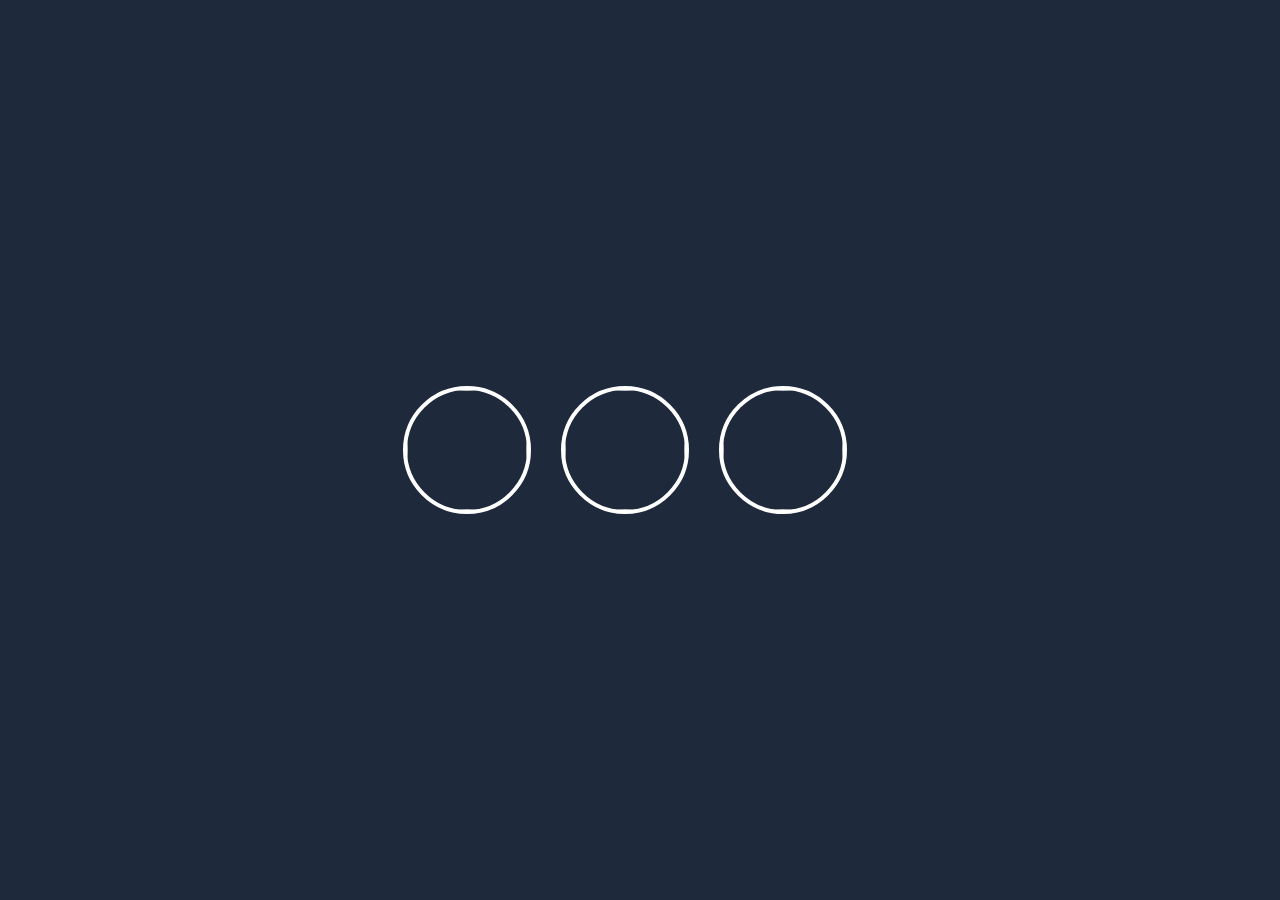
==== Pages/Nosotros.html @ 75975087 "6.8-Galeria" ====
<!DOCTYPE html>
<html lang="es">
<head>
<meta charset="UTF-8">
<meta name="viewport" content="width=device-width, initial-scale=1.0">

<title>Galería Interactiva</title>

<style>

body{
    font-family: Arial;
    background:#1e293b;
    display:flex;
    justify-content:center;
    align-items:center;
    height:100vh;
    margin:0;
}

/* CONTENEDOR */

.contenedor{
    display:flex;
    gap:30px;
}

/* CIRCULOS */

.circulo{
    width:120px;
    height:120px;
    border-radius:50%;
    overflow:hidden;
    cursor:pointer;
    border:4px solid white;
    transition:0.4s;
}

.circulo img{
    width:100%;
    height:100%;
    object-fit:cover;
}

.circulo:hover{
    transform:scale(1.05);
}

.circulo.activo{
    transform:rotate(8deg) scale(1.1);
}

/* PANEL */

.info{
    width:0;
    opacity:0;
    overflow:hidden;
    background:white;
    border-radius:15px;
    transition:0.4s;
    padding:0;
}

.info.mostrar{
    width:280px;
    opacity:1;
    padding:20px;
}

.info h2{
    margin-top:0;
}

</style>
</head>
<body>

<div class="contenedor">

    <!-- CIRCULO 1 -->

    <div class="circulo"
         onclick="mostrarInfo(this,
         'Pablo',
         'Administrador del sistema')">

        <img src="https://picsum.photos/200?1">

    </div>

    <!-- CIRCULO 2 -->

    <div class="circulo"
         onclick="mostrarInfo(this,
         'María',
         'Encargada de ventas')">

        <img src="https://picsum.photos/200?2">

    </div>

    <!-- CIRCULO 3 -->

    <div class="circulo"
         onclick="mostrarInfo(this,
         'Carlos',
         'Área de soporte')">

        <img src="https://picsum.photos/200?3">

    </div>

    <!-- PANEL -->

    <div class="info" id="panel">

        <h2 id="titulo"></h2>

        <p id="texto"></p>

    </div>

</div>

<script>

let abierto = false;
let circuloActivo = null;

function mostrarInfo(elemento, nombre, descripcion){

    const panel = document.getElementById("panel");

    // SI HACE CLICK EN EL MISMO -> CERRAR
    if(circuloActivo === elemento && abierto){

        panel.classList.remove("mostrar");

        elemento.classList.remove("activo");

        abierto = false;
        circuloActivo = null;

        return;
    }

    // QUITAR ACTIVO A TODOS
    document.querySelectorAll(".circulo")
    .forEach(c => c.classList.remove("activo"));

    // ACTIVAR NUEVO
    elemento.classList.add("activo");

    // CAMBIAR TEXTO
    document.getElementById("titulo").innerText = nombre;

    document.getElementById("texto").innerText = descripcion;

    // MOSTRAR PANEL
    panel.classList.add("mostrar");

    abierto = true;
    circuloActivo = elemento;
}

</script>

</body>
</html>
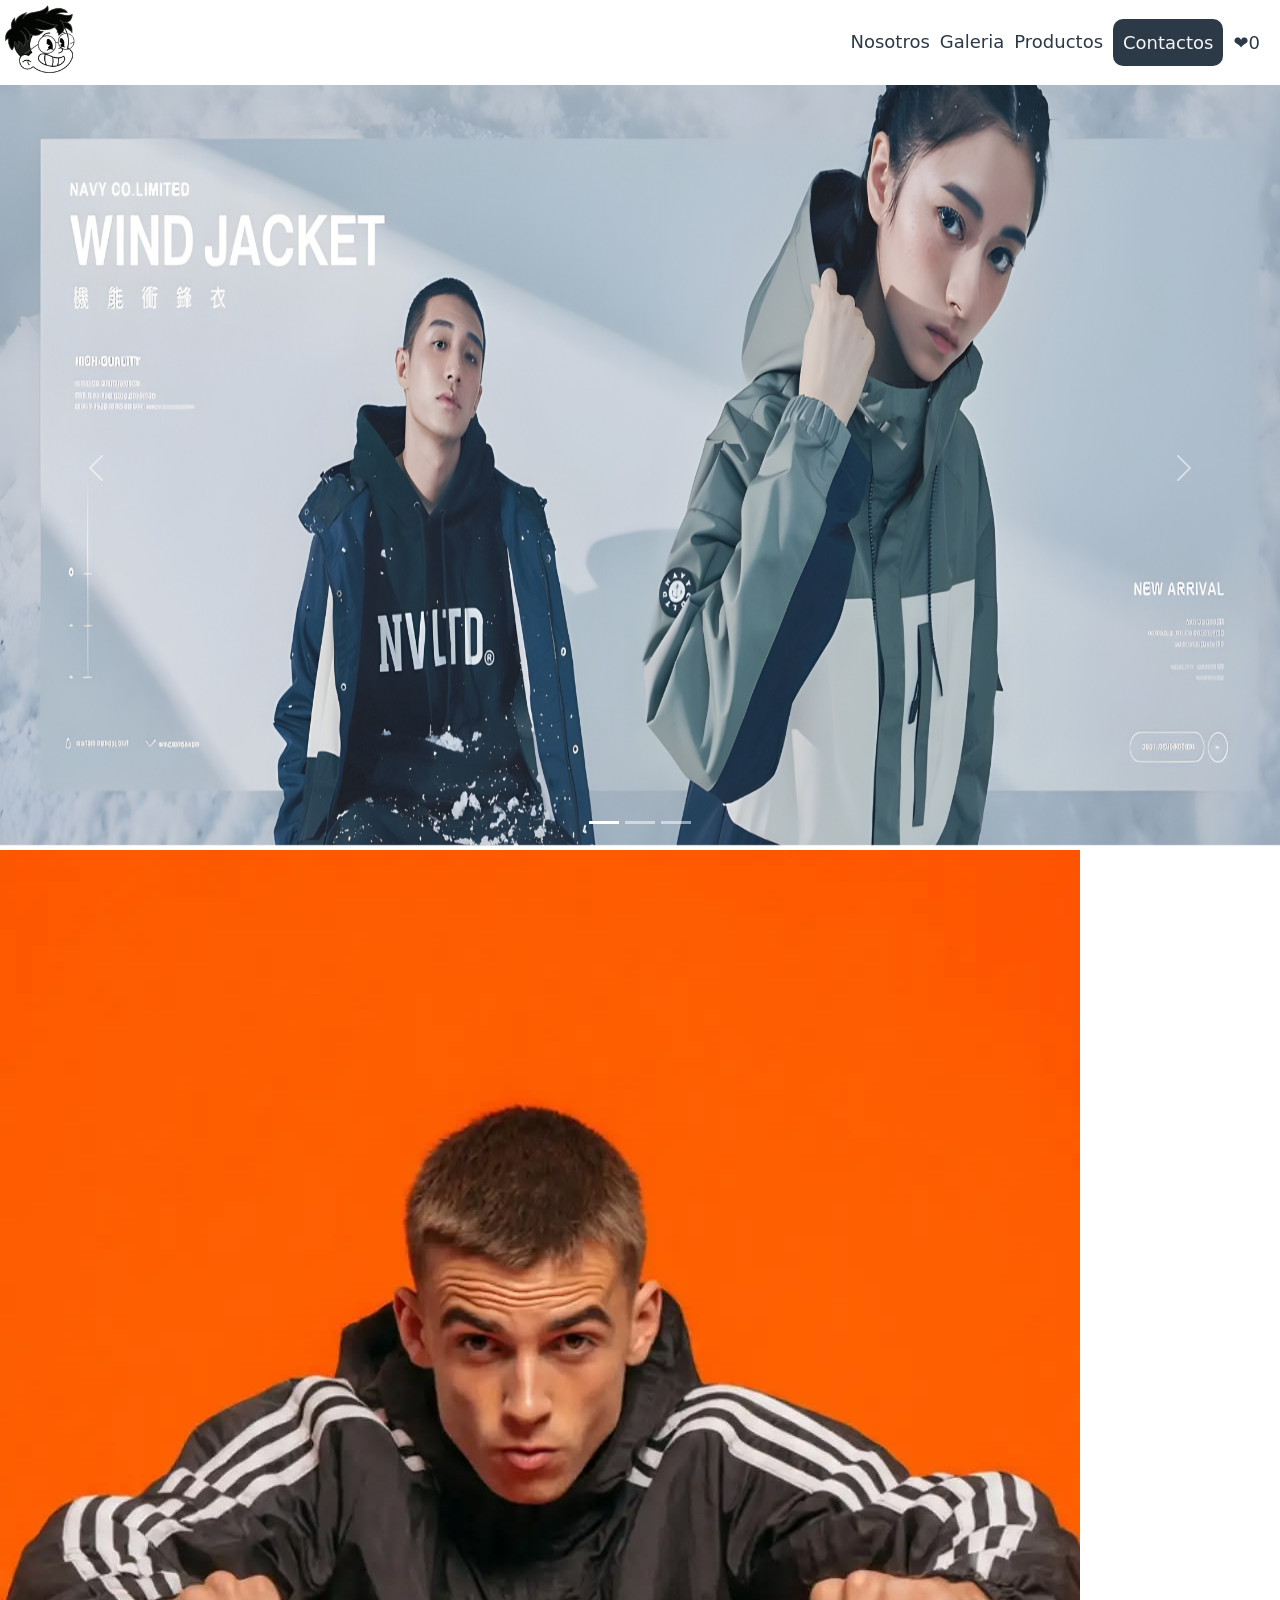
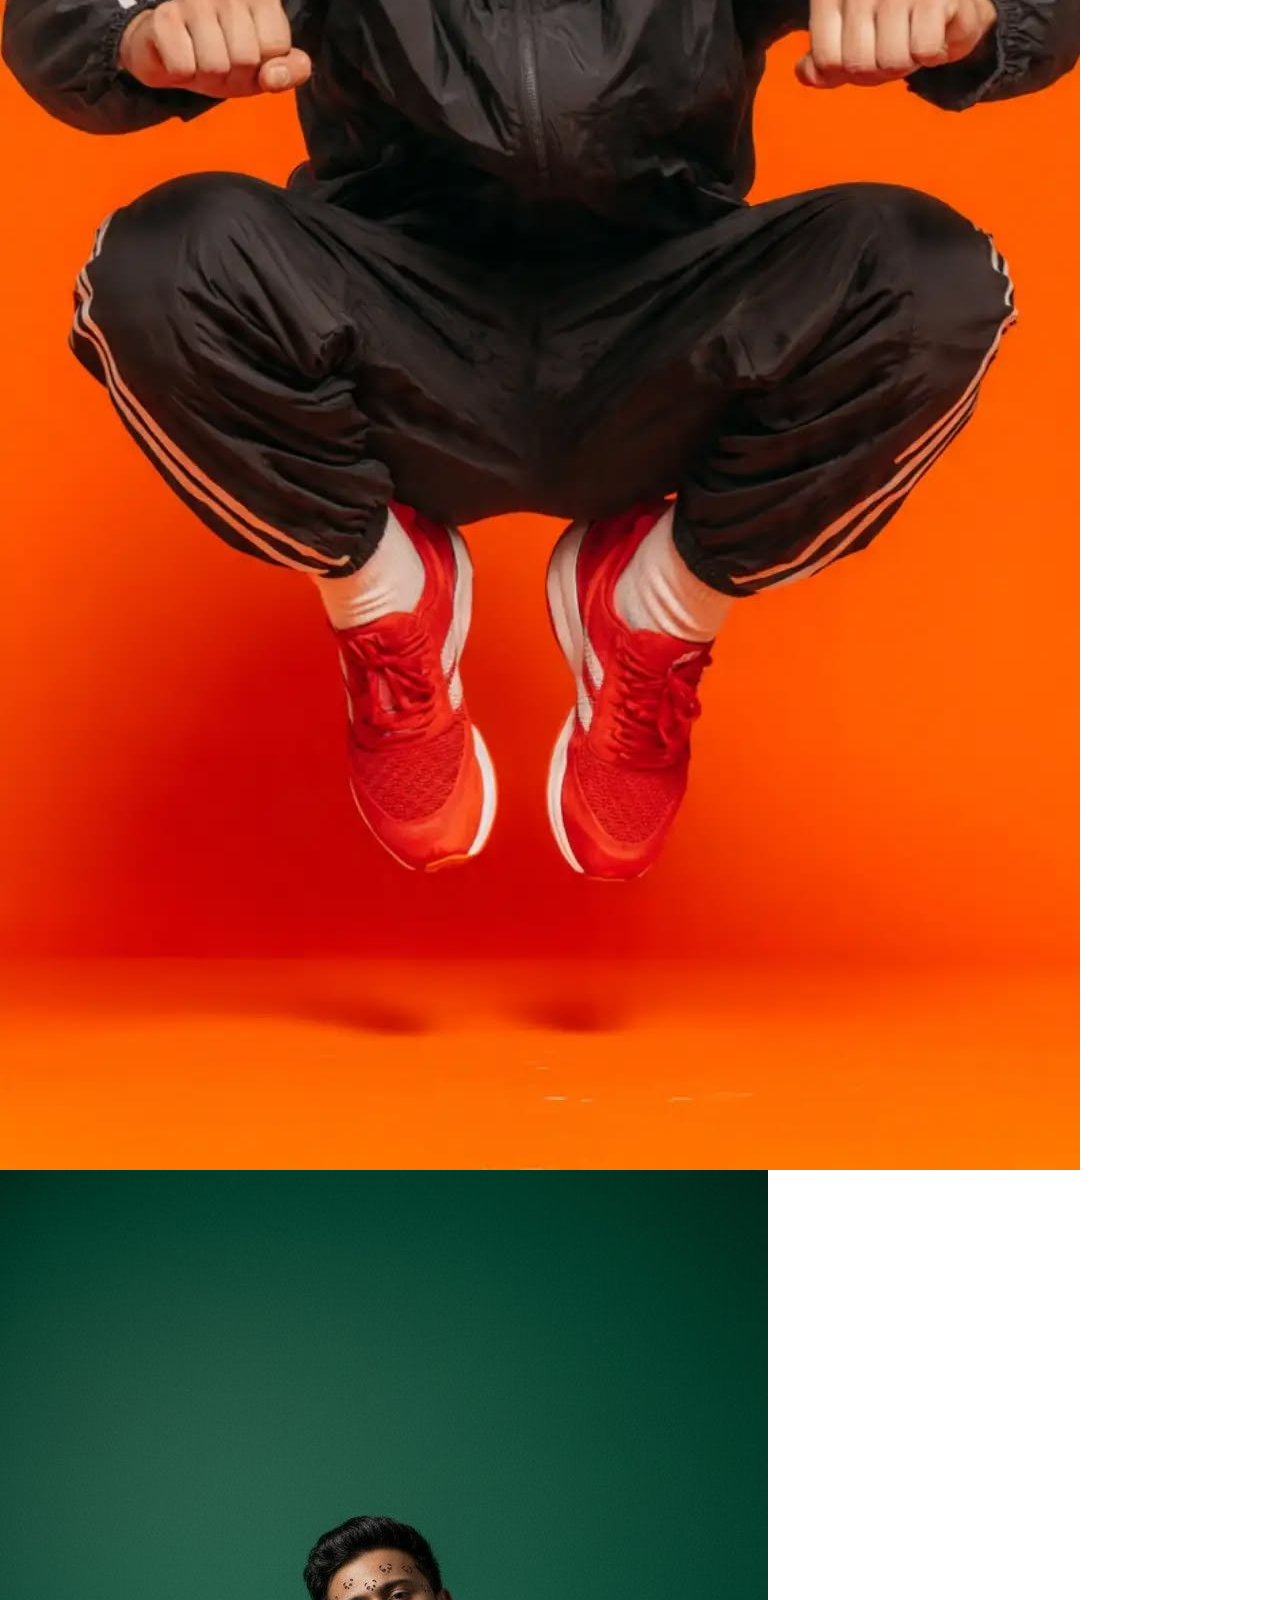
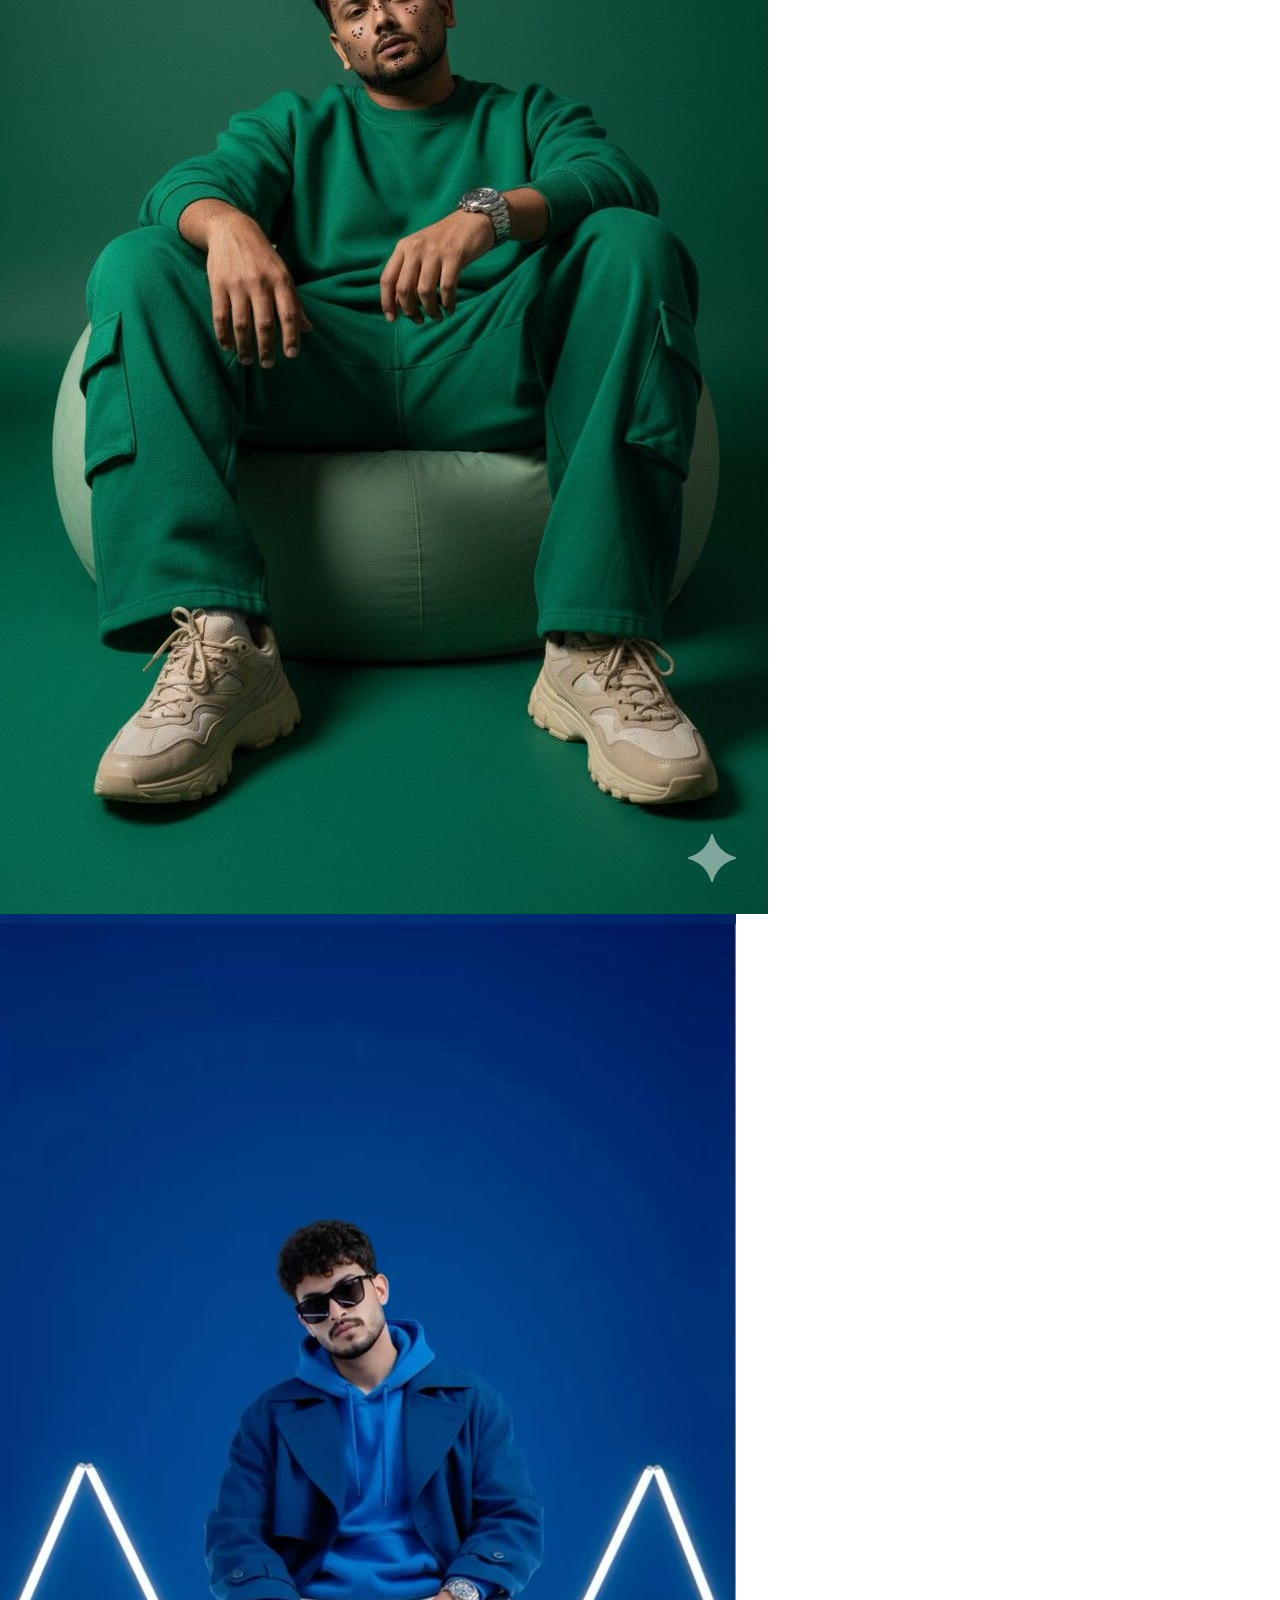
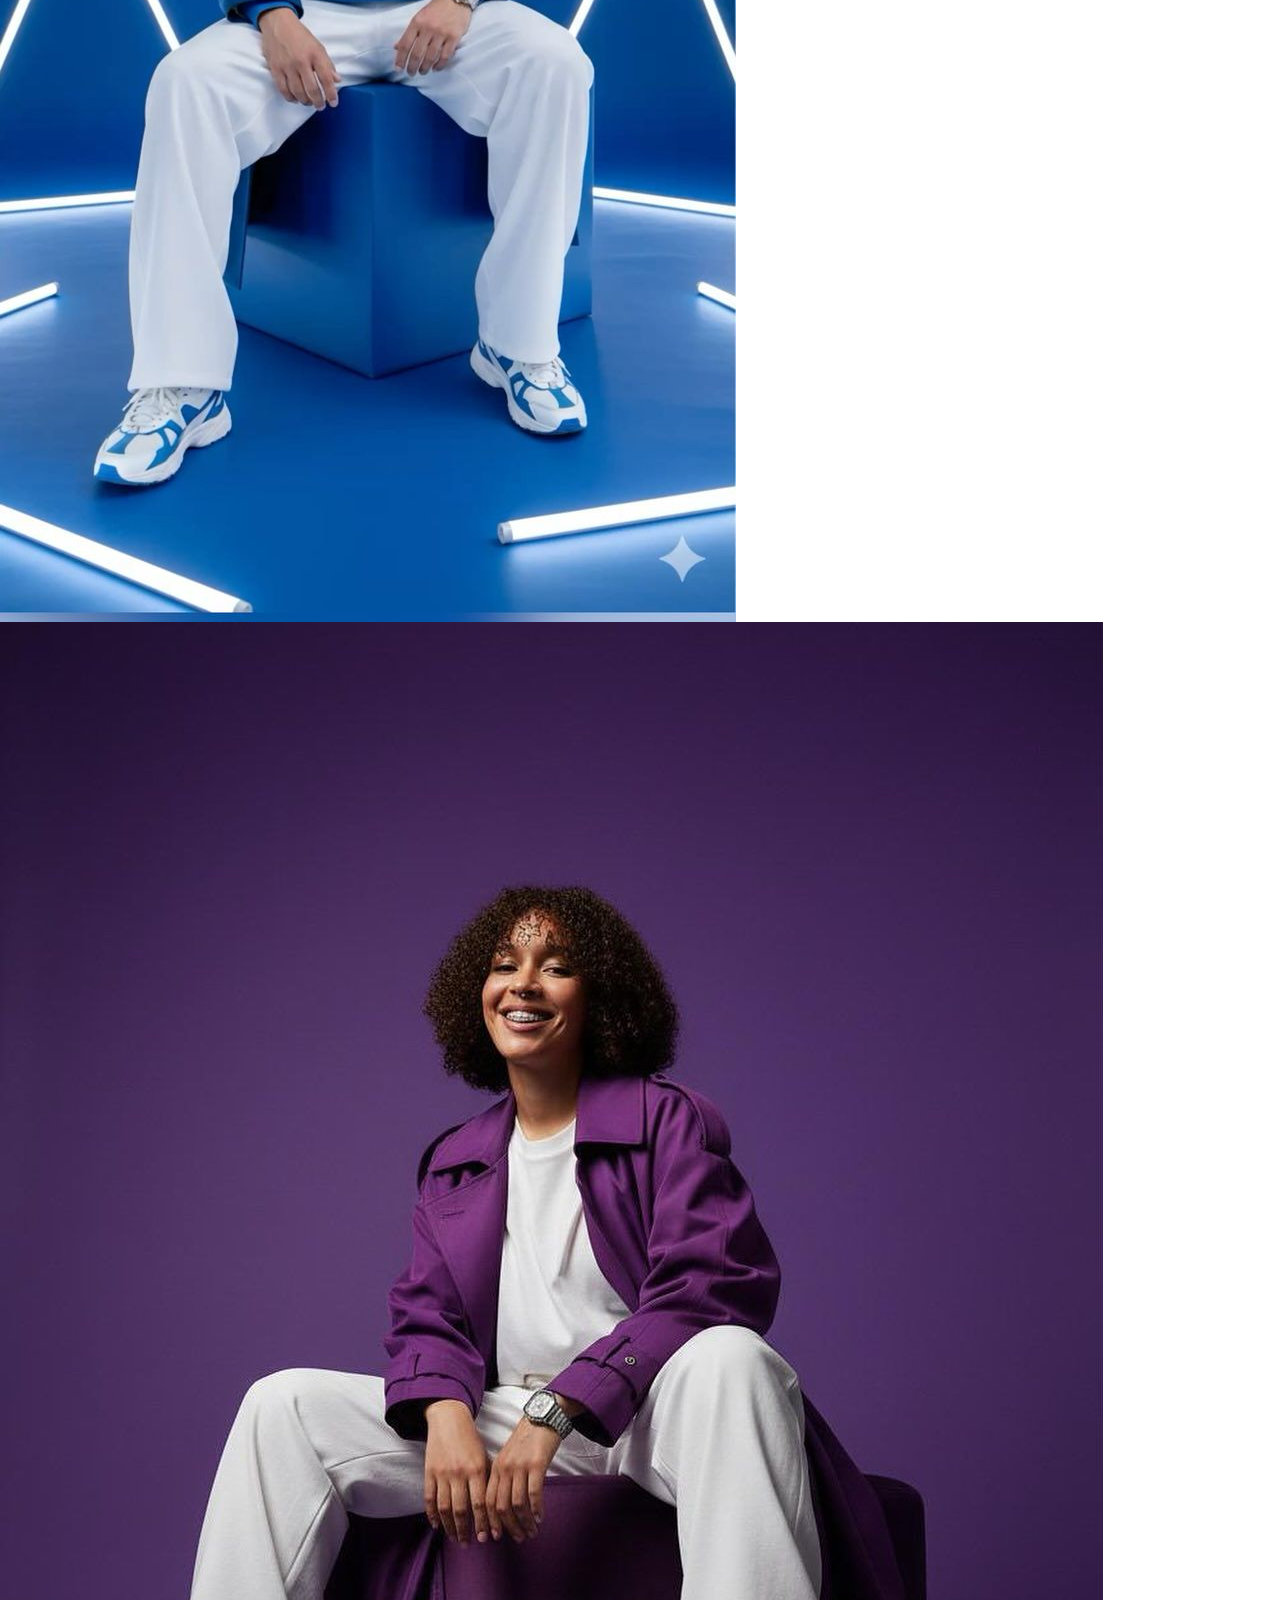
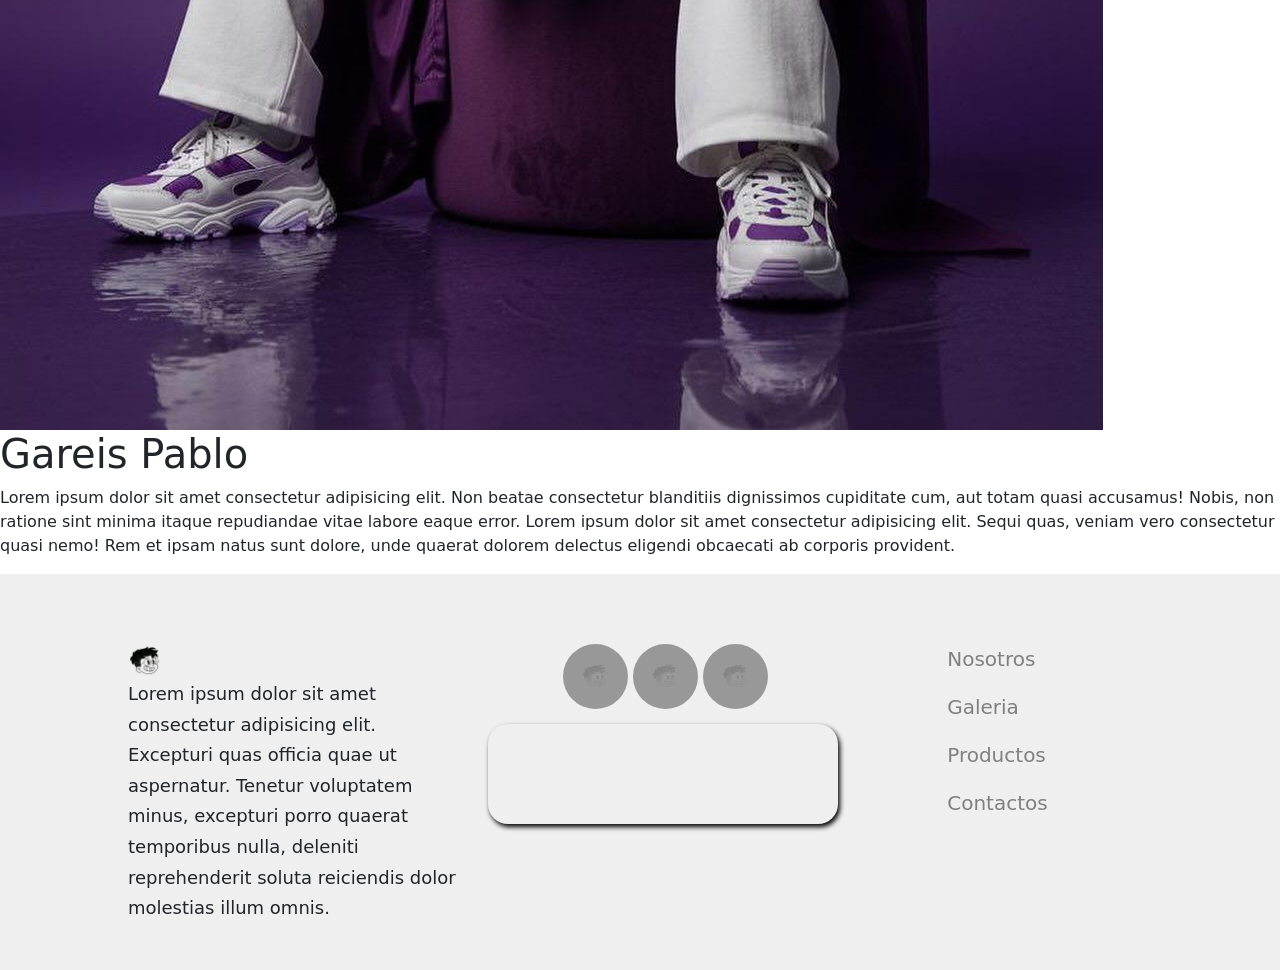
==== commit 46ffb047: "6.8" ====
--- a/Pages/Nosotros.html
+++ b/Pages/Nosotros.html
@@ -1,171 +1,133 @@
 <!DOCTYPE html>
-<html lang="es">
+<html lang="en">
+
 <head>
-<meta charset="UTF-8">
-<meta name="viewport" content="width=device-width, initial-scale=1.0">
+    <meta charset="UTF-8">
+    <meta name="viewport" content="width=device-width, initial-scale=1.0">
+    <title>Urban S.A</title>
+    <!-- Anexamos la Hoja de Estilos -->
+    <link rel="stylesheet" href="../css/style.css">
+    <link href="https://cdn.jsdelivr.net/npm/bootstrap@5.3.8/dist/css/bootstrap.min.css" rel="stylesheet"
+        integrity="sha384-sRIl4kxILFvY47J16cr9ZwB07vP4J8+LH7qKQnuqkuIAvNWLzeN8tE5YBujZqJLB" crossorigin="anonymous">
+</head>
 
-<title>Galería Interactiva</title>
-
-<style>
-
-body{
-    font-family: Arial;
-    background:#1e293b;
-    display:flex;
-    justify-content:center;
-    align-items:center;
-    height:100vh;
-    margin:0;
-}
-
-/* CONTENEDOR */
-
-.contenedor{
-    display:flex;
-    gap:30px;
-}
-
-/* CIRCULOS */
-
-.circulo{
-    width:120px;
-    height:120px;
-    border-radius:50%;
-    overflow:hidden;
-    cursor:pointer;
-    border:4px solid white;
-    transition:0.4s;
-}
-
-.circulo img{
-    width:100%;
-    height:100%;
-    object-fit:cover;
-}
-
-.circulo:hover{
-    transform:scale(1.05);
-}
-
-.circulo.activo{
-    transform:rotate(8deg) scale(1.1);
-}
-
-/* PANEL */
-
-.info{
-    width:0;
-    opacity:0;
-    overflow:hidden;
-    background:white;
-    border-radius:15px;
-    transition:0.4s;
-    padding:0;
-}
-
-.info.mostrar{
-    width:280px;
-    opacity:1;
-    padding:20px;
-}
-
-.info h2{
-    margin-top:0;
-}
-
-</style>
-</head>
 <body>
 
-<div class="contenedor">
+    <!-- header.encabezado>img+nav.menu>a*4 + Enter -->
+    <header class="encabezado">
+        <img src="../src/Logo.png" alt="Logo" title="LogoTipo">
+        <nav class="menu">
+            <a href="" class="ayestaras">Nosotros</a>
+            <a href="Pages/Galeria.html" class="ayestaras">Galeria</a>
+            <a href="" class="ayestaras">Productos</a>
+            <a href="" class="btncontactos">Contactos</a>
+            <a href="" class="favorito">❤️<span id="fav">0</span></a>
+        </nav>
+    </header>
 
-    <!-- CIRCULO 1 -->
 
-    <div class="circulo"
-         onclick="mostrarInfo(this,
-         'Pablo',
-         'Administrador del sistema')">
 
-        <img src="https://picsum.photos/200?1">
-
+    <!-- Carousel de Bootstrap -->
+    <div class="intermedio">
+        <div id="carouselExampleIndicators" class="carousel slide">
+            <div class="carousel-indicators">
+                <button type="button" data-bs-target="#carouselExampleIndicators" data-bs-slide-to="0" class="active"
+                    aria-current="true" aria-label="Slide 1"></button>
+                <button type="button" data-bs-target="#carouselExampleIndicators" data-bs-slide-to="1"
+                    aria-label="Slide 2"></button>
+                <button type="button" data-bs-target="#carouselExampleIndicators" data-bs-slide-to="2"
+                    aria-label="Slide 3"></button>
+            </div>
+            <div class="carousel-inner">
+                <div class="carousel-item active">
+                    <img src="../src/Intermedio/b.png" class="d-block w-100" alt="...">
+                </div>
+                <div class="carousel-item">
+                    <img src="../src/Intermedio/c.png" class="d-block w-100" alt="...">
+                </div>
+                <div class="carousel-item">
+                    <img src="../src/Intermedio/a.png" class="d-block w-100" alt="...">
+                </div>
+            </div>
+            <button class="carousel-control-prev" type="button" data-bs-target="#carouselExampleIndicators"
+                data-bs-slide="prev">
+                <span class="carousel-control-prev-icon" aria-hidden="true"></span>
+                <span class="visually-hidden">Previous</span>
+            </button>
+            <button class="carousel-control-next" type="button" data-bs-target="#carouselExampleIndicators"
+                data-bs-slide="next">
+                <span class="carousel-control-next-icon" aria-hidden="true"></span>
+                <span class="visually-hidden">Next</span>
+            </button>
+        </div>
     </div>
 
-    <!-- CIRCULO 2 -->
+    <main class="cuerpo">
+        <!-- section.contendor_nosotros>section.info_contenedor+section.img_nosotros>div.img1_nosotros*3 -->
+        <section class="contendor_nosotros">
+            <section class="img_nosotros">
+                <div class="img1_nosotros">
+                    <img src="../src/Nosotros/1.jpg" alt="">
+                </div>
+                <div class="img2_nosotros">
+                    <img src="../src/Nosotros/2.jpg" alt="">
+                </div>
+                <div class="img3_nosotros">
+                    <img src="../src/Nosotros/3.jpg" alt="">
+                </div>
+                <div class="img4_nosotros">
+                    <img src="../src/Nosotros/4.jpg" alt="">
+                </div>
+            </section>
+            <section class="info_nosotros">
+                <h1>Gareis Pablo</h1>
+                <p>Lorem ipsum dolor sit amet consectetur adipisicing elit. Non beatae consectetur blanditiis
+                    dignissimos cupiditate cum, aut totam quasi accusamus! Nobis, non ratione sint minima itaque
+                    repudiandae vitae labore eaque error.
+                    Lorem ipsum dolor sit amet consectetur adipisicing elit. Sequi quas, veniam vero consectetur quasi
+                    nemo! Rem et ipsam natus sunt dolore, unde quaerat dolorem delectus eligendi obcaecati ab corporis
+                    provident.
+                </p>
+            </section>
+        </section>
 
-    <div class="circulo"
-         onclick="mostrarInfo(this,
-         'María',
-         'Encargada de ventas')">
 
-        <img src="https://picsum.photos/200?2">
+    </main>
 
-    </div>
+    <footer>
+        <div class="info">
+            <img src="../src/Logo.png" alt="Logo">
+            <p>Lorem ipsum dolor sit amet consectetur adipisicing elit. Excepturi quas officia quae ut aspernatur.
+                Tenetur voluptatem minus, excepturi porro quaerat temporibus nulla, deleniti reprehenderit soluta
+                reiciendis dolor molestias illum omnis.</p>
+        </div>
+        <div class="redes">
+            <div>
+                <img src="../src/Logo.png" alt="IG">
+                <img src="../src/Logo.png" alt="Github">
+                <img src="../src/Logo.png" alt="Whatsapp">
+            </div>
+            <div>
+                <iframe
+                    src="https://www.google.com/maps/embed?pb=!1m18!1m12!1m3!1d3274.6282444920153!2d-58.46701818888922!3d-34.84043837275716!2m3!1f0!2f0!3f0!3m2!1i1024!2i768!4f13.1!3m3!1m2!1s0x95bcd6aaca975e65%3A0x7e7f33de3d236b75!2sG%C3%BCemes%202051%2C%20B1842%20Monte%20Grande%2C%20Provincia%20de%20Buenos%20Aires!5e0!3m2!1ses-419!2sar!4v1777413991594!5m2!1ses-419!2sar"
+                    width="600" height="450" style="border:0;" allowfullscreen="" loading="lazy"
+                    referrerpolicy="no-referrer-when-downgrade"></iframe>
+            </div>
+        </div>
+        <div class="nav">
+            <a href="">Nosotros</a>
+            <a href="">Galeria</a>
+            <a href="">Productos</a>
+            <a href="">Contactos</a>
+        </div>
+    </footer>
 
-    <!-- CIRCULO 3 -->
 
-    <div class="circulo"
-         onclick="mostrarInfo(this,
-         'Carlos',
-         'Área de soporte')">
+    <script type="module" src="../Scripts/main.js"></script>
 
-        <img src="https://picsum.photos/200?3">
+    <script src="https://cdn.jsdelivr.net/npm/bootstrap@5.3.8/dist/js/bootstrap.bundle.min.js"
+        integrity="sha384-FKyoEForCGlyvwx9Hj09JcYn3nv7wiPVlz7YYwJrWVcXK/BmnVDxM+D2scQbITxI"
+        crossorigin="anonymous"></script>
+</body>
 
-    </div>
-
-    <!-- PANEL -->
-
-    <div class="info" id="panel">
-
-        <h2 id="titulo"></h2>
-
-        <p id="texto"></p>
-
-    </div>
-
-</div>
-
-<script>
-
-let abierto = false;
-let circuloActivo = null;
-
-function mostrarInfo(elemento, nombre, descripcion){
-
-    const panel = document.getElementById("panel");
-
-    // SI HACE CLICK EN EL MISMO -> CERRAR
-    if(circuloActivo === elemento && abierto){
-
-        panel.classList.remove("mostrar");
-
-        elemento.classList.remove("activo");
-
-        abierto = false;
-        circuloActivo = null;
-
-        return;
-    }
-
-    // QUITAR ACTIVO A TODOS
-    document.querySelectorAll(".circulo")
-    .forEach(c => c.classList.remove("activo"));
-
-    // ACTIVAR NUEVO
-    elemento.classList.add("activo");
-
-    // CAMBIAR TEXTO
-    document.getElementById("titulo").innerText = nombre;
-
-    document.getElementById("texto").innerText = descripcion;
-
-    // MOSTRAR PANEL
-    panel.classList.add("mostrar");
-
-    abierto = true;
-    circuloActivo = elemento;
-}
-
-</script>
-
-</body>
 </html>
--- a/css/style.css
+++ b/css/style.css
@@ -0,0 +1,367 @@
+* {
+    /* Quitamos los márgenes y rellenos predeterminados */
+    margin: 0;
+    padding: 0;
+    box-sizing: border-box;
+}
+
+.encabezado {
+    /* Altura */
+    height: 85px;
+    /* background: blue; */
+    /* Flex para ubicar los elementos */
+    display: flex;
+    /* Sirve para distribuir el espacio entre los elementos */
+    justify-content: space-between;
+}
+
+.encabezado img {
+    /* Transición para el efecto de hover */
+    transition: 0.5s ease-in-out;
+}
+
+.encabezado img:hover {
+    /* Sombra ----------> derecho, abajo, profundiad , color */
+    filter: drop-shadow(1px 1px 1px black);
+    /* Transformación de escala de imagen  */
+    transform: scale(0.9);
+}
+
+.menu {
+    display: flex;
+    /* Alineación vertical */
+    align-items: center;
+    /* Margen derecho */
+    margin-right: 10px;
+}
+
+.menu a {
+    margin-right: 10px;
+    /* Quitamos la decoración del texto */
+    text-decoration: none;
+    /* Tamaño de fuente */
+    font-size: 18px;
+    /* Color del texto */
+    color: #2C3947;
+}
+
+.btncontactos {
+    /* Color de fondo */
+    background: #2C3947;
+    padding: 10px;
+    /* Radio de borde */
+    border-radius: 10px;
+    color: whitesmoke !important;
+    transition: 0.5s ease-in-out;
+}
+
+.btncontactos:hover {
+    transform: scale(0.9);
+}
+
+.ayestaras {
+    padding-bottom: 3px;
+}
+
+.ayestaras:hover {
+    border-bottom: 5px solid;
+    border-image: linear-gradient(to right, #fff, #2C3947)1;
+}
+
+.carousel-inner img {
+    height: 85vh;
+}
+
+.contenedor{
+    width: 100%;
+    padding: 40px;
+    display: flex;
+    /* Distribución de los elementos en múltiples filas */
+    flex-wrap: wrap;
+    justify-content: center;
+    /* Espacio entre los elementos */
+    gap: 25px;
+    background: #f5f5f5;
+}
+
+.Tarjetas{
+    width: 300px;
+    background: white;
+    border-radius: 18px;
+    padding: 20px;
+    box-shadow: 0px 8px 20px rgba(0,0,0,0.12);
+    transition: 0.3s;
+    /* Ocultar el contenido que excede el contenedor */
+    overflow: hidden;
+}
+
+.Tarjetas:hover{
+    transform: translateY(-8px);
+    box-shadow: 0px 12px 25px rgba(0,0,0,0.18);
+}
+
+.Tarjetas img{
+    width: 100%;
+    height: 220px;
+    object-fit: cover;
+    border-radius: 12px;
+    margin-bottom: 15px;
+}
+
+.Tarjetas h1{
+    font-size: 24px;
+    color: #222;
+    /* Margen inferior */
+    margin-bottom: 10px;
+}
+
+.Tarjetas h2{
+    font-size: 22px;
+    color: green;
+    margin-bottom: 10px;
+}
+
+.Tarjetas p{
+    font-size: 16px;
+    color: #555;
+    margin-bottom: 10px;
+}
+
+.Tarjetas h3{
+    width: 118px;
+    background: #0d6efd;
+    color: white;
+    padding: 8px 15px;
+    border-radius: 30px;
+    font-size: 15px;
+    margin-top: 10px;
+}
+
+.contenedor_form{
+    margin: 50px auto;
+    width: 400px;
+    height: 100px;
+    box-shadow: 2px 5px 5px black;
+    padding: 25px;
+    border-radius: 20px;
+}
+
+.contenedor_form input{
+    border-radius: 10px;
+    height: 35px;
+}
+
+.contenedor_form button{
+    height: 40px;
+    width: 90px;
+    border-radius: 15px;
+    background-color: #2C3947;
+    color: whitesmoke;
+    transition: 0.5s ease-in-out;
+}
+
+.contenedor_form button:hover{
+    background: linear-gradient(to right, #f1f1f1 , #2C3947);
+    transform: scale(0.9);
+    box-shadow: 1px 1px 3px black;
+}
+
+footer{
+    background: #efefef;
+    padding: 70px 10% 30px;
+    display: flex;
+    justify-content: space-between;
+    align-items: flex-start;
+    flex-wrap: wrap;
+    gap: 40px;
+}
+
+
+
+.info{
+    width: 33%;
+}
+
+.nav{
+    width: 20%;
+    display: flex;
+    flex-direction: column;
+}
+
+.redes{
+    width: 28%;
+    display: flex;
+    flex-direction: column;
+}
+
+.redes iframe{
+    width: 350px;
+    height: 100px;
+    border-radius: 20px;
+    margin-left: -75px;
+    margin-top: 15px;
+    box-shadow: 2px 3px 5px black;
+
+}
+
+.info img{
+    width: 35px;
+    vertical-align: middle;
+}
+
+.info h2{
+    display: inline-block;
+    margin-left: 10px;
+    font-size: 38px;
+    color: #d48a2f;
+    margin-bottom: 25px;
+}
+
+.info p{
+    font-size: 18px;
+    line-height: 1.7;
+    max-width: 470px;
+}
+
+.nav h1{
+    font-size: 42px;
+    margin-bottom: 25px;
+}
+
+.nav a{
+    display: block;
+    margin-bottom: 18px;
+    text-decoration: none;
+    color: gray;
+    font-size: 20px;
+}
+
+.redes h1{
+    font-size: 42px;
+    margin-bottom: 20px;
+}
+
+.redes .iconos{
+    display: flex;
+    gap: 18px;
+}
+
+.redes img{
+    width: 65px;
+    height: 65px;
+    padding: 18px;
+    border-radius: 50%;
+    background: #2f2f2f;
+    object-fit: contain;
+    opacity: 0.45;
+    transition: 0.4s ease;
+    cursor: pointer;
+}
+
+.redes img:hover{
+    opacity: 1;
+    background: #156ef5;
+    transform: translateY(-6px) scale(1.08);
+}
+
+
+.btnfav{
+    border: none ;
+    background: transparent;
+    transition: all 0.5s ease-in-out;
+}
+
+.btnfav:hover{
+    transform: scale(1.1);
+    filter: drop-shadow(1px 1px 2px red); 
+}
+
+@media (max-width:750px) {
+    .encabezado{
+        display: flex;
+        flex-direction: column;
+        height: auto;
+        align-items: center;
+    }
+    .encabezado img{
+        width: 150px;
+        height: 150px;
+        margin: 5px auto;
+    }
+    .menu{
+        display: flex;
+        flex-direction: column;
+        margin: 10px auto;
+    }
+
+    .menu a{
+        gap: 10px;
+        margin: 8px auto;
+        font-size: 20px;
+    }
+    footer{
+        display: flex;
+        flex-direction: column;
+        align-items: center;
+    }
+    .info p{
+        font-size: 18px;
+        line-height: 35px;
+    }
+}
+
+/* --- Sector de Galeria --- */
+.img1{
+    grid-area: img1;
+}
+
+.img2{
+    grid-area: img2;
+}
+
+.img3{
+    grid-area: img3;
+}
+
+.img4{
+    grid-area: img4;
+}
+
+.img5{
+    grid-area: img5;
+}
+
+.img6{
+    grid-area: img6;
+}
+
+.galeria{
+    width: 100%;
+    height: 100%;
+    margin: 50px auto;
+    display: grid;
+     grid-template-areas:
+        "img1 img2 img3 img3"
+        "img5 img2 img4 img6"
+        "img5 img2 img4 img6";
+
+    grid-template-columns: repeat(4, 1fr);
+    grid-auto-rows: repeat(3,250px);
+    gap: 15px;
+    padding: 0 5%;
+}
+
+.galeria img{
+    width: 100%;
+    height: 100%;
+    object-fit: cover;
+    display: block;
+    transition:1s ease-in-out;
+    border-radius: 30px;
+}
+
+/* EFECTO HOVER */
+.galeria img:hover{
+    transform:scale(0.9);
+    box-shadow: 0 18px 40px rgba(0,0,0,0.3);
+}
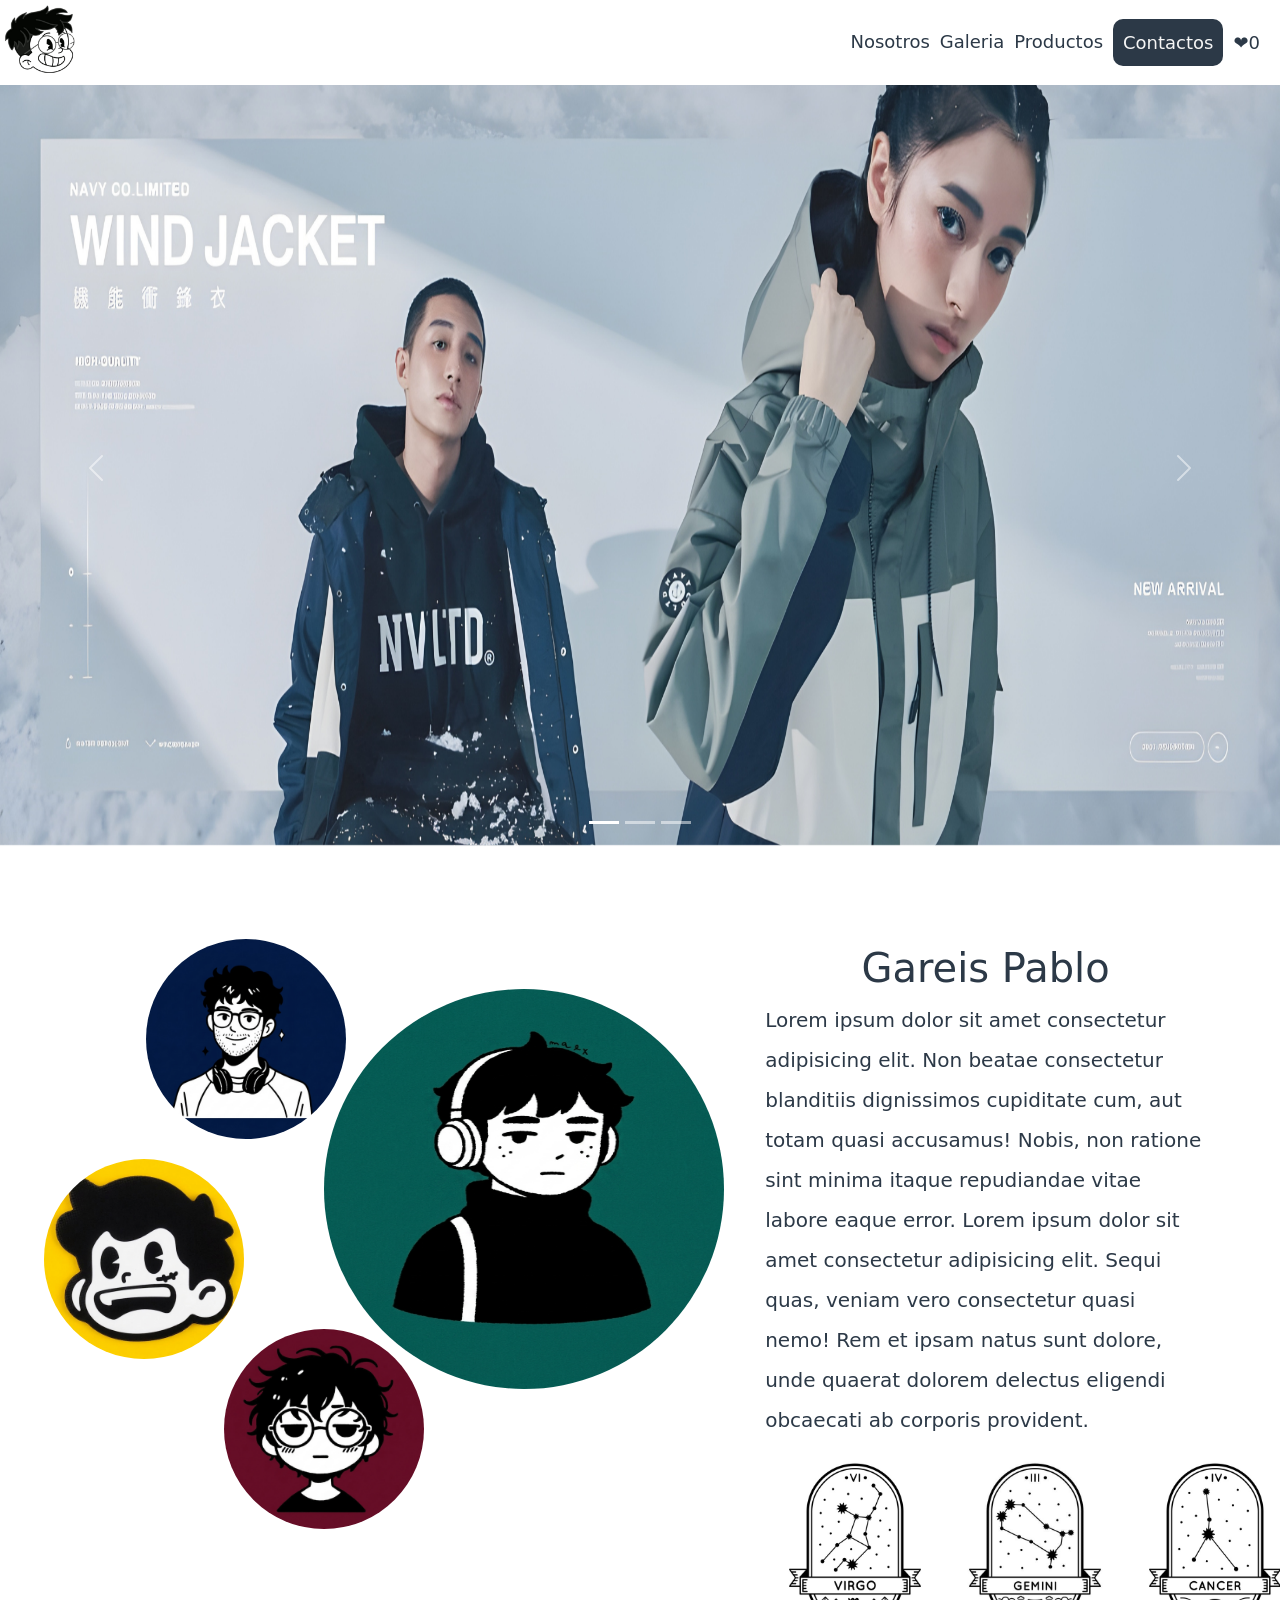
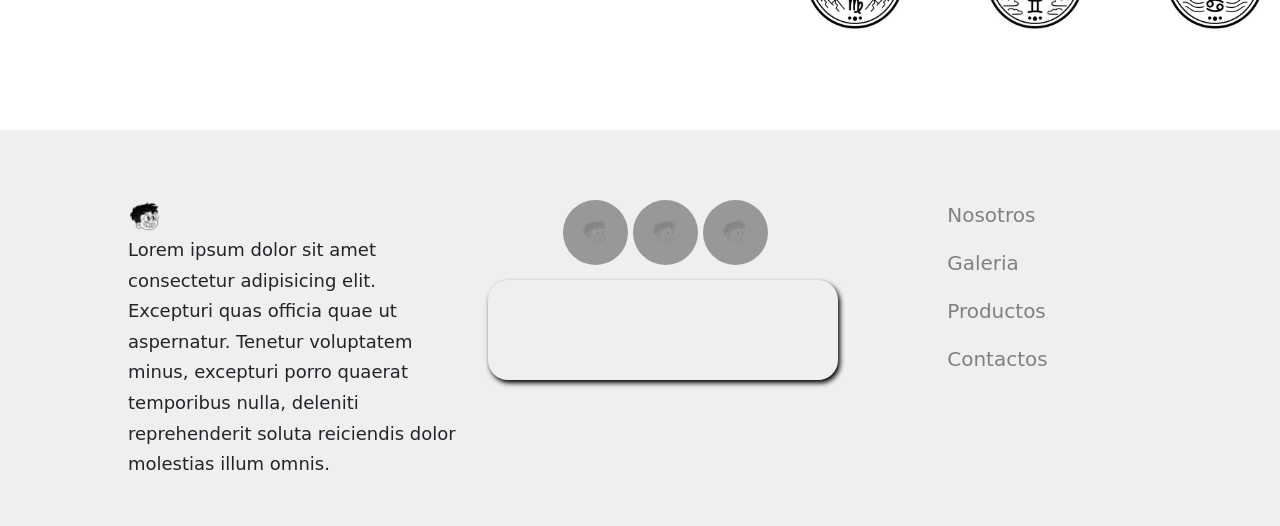
==== commit 81c739aa: "6.8" ====
--- a/Pages/Nosotros.html
+++ b/Pages/Nosotros.html
@@ -66,17 +66,17 @@
         <!-- section.contendor_nosotros>section.info_contenedor+section.img_nosotros>div.img1_nosotros*3 -->
         <section class="contendor_nosotros">
             <section class="img_nosotros">
-                <div class="img1_nosotros">
-                    <img src="../src/Nosotros/1.jpg" alt="">
+                <div class="img1_nosotros foto">
+                    <img src="../src/Nosotros/1.png" alt="">
                 </div>
-                <div class="img2_nosotros">
-                    <img src="../src/Nosotros/2.jpg" alt="">
+                <div class="img2_nosotros foto">
+                    <img src="../src/Nosotros/2.png" alt="">
                 </div>
-                <div class="img3_nosotros">
-                    <img src="../src/Nosotros/3.jpg" alt="">
+                <div class="img3_nosotros foto">
+                    <img src="../src/Nosotros/3.png" alt="">
                 </div>
-                <div class="img4_nosotros">
-                    <img src="../src/Nosotros/4.jpg" alt="">
+                <div class="img4_nosotros foto">
+                    <img src="../src/Nosotros/4.png" alt="">
                 </div>
             </section>
             <section class="info_nosotros">
@@ -88,6 +88,11 @@
                     nemo! Rem et ipsam natus sunt dolore, unde quaerat dolorem delectus eligendi obcaecati ab corporis
                     provident.
                 </p>
+                <div class="signos">
+                    <img src="../src/Nosotros/a.jpg" alt="Solar">
+                    <img src="../src/Nosotros/cc.jpg" alt="Ascendente">
+                    <img src="../src/Nosotros/b.jpg" alt="Lunar">
+                </div>
             </section>
         </section>
 
--- a/css/style.css
+++ b/css/style.css
@@ -72,7 +72,7 @@
     height: 85vh;
 }
 
-.contenedor{
+.contenedor {
     width: 100%;
     padding: 40px;
     display: flex;
@@ -84,23 +84,23 @@
     background: #f5f5f5;
 }
 
-.Tarjetas{
+.Tarjetas {
     width: 300px;
     background: white;
     border-radius: 18px;
     padding: 20px;
-    box-shadow: 0px 8px 20px rgba(0,0,0,0.12);
+    box-shadow: 0px 8px 20px rgba(0, 0, 0, 0.12);
     transition: 0.3s;
     /* Ocultar el contenido que excede el contenedor */
     overflow: hidden;
 }
 
-.Tarjetas:hover{
+.Tarjetas:hover {
     transform: translateY(-8px);
-    box-shadow: 0px 12px 25px rgba(0,0,0,0.18);
-}
-
-.Tarjetas img{
+    box-shadow: 0px 12px 25px rgba(0, 0, 0, 0.18);
+}
+
+.Tarjetas img {
     width: 100%;
     height: 220px;
     object-fit: cover;
@@ -108,26 +108,26 @@
     margin-bottom: 15px;
 }
 
-.Tarjetas h1{
+.Tarjetas h1 {
     font-size: 24px;
     color: #222;
     /* Margen inferior */
     margin-bottom: 10px;
 }
 
-.Tarjetas h2{
+.Tarjetas h2 {
     font-size: 22px;
     color: green;
     margin-bottom: 10px;
 }
 
-.Tarjetas p{
+.Tarjetas p {
     font-size: 16px;
     color: #555;
     margin-bottom: 10px;
 }
 
-.Tarjetas h3{
+.Tarjetas h3 {
     width: 118px;
     background: #0d6efd;
     color: white;
@@ -137,7 +137,7 @@
     margin-top: 10px;
 }
 
-.contenedor_form{
+.contenedor_form {
     margin: 50px auto;
     width: 400px;
     height: 100px;
@@ -146,12 +146,12 @@
     border-radius: 20px;
 }
 
-.contenedor_form input{
+.contenedor_form input {
     border-radius: 10px;
     height: 35px;
 }
 
-.contenedor_form button{
+.contenedor_form button {
     height: 40px;
     width: 90px;
     border-radius: 15px;
@@ -160,13 +160,13 @@
     transition: 0.5s ease-in-out;
 }
 
-.contenedor_form button:hover{
-    background: linear-gradient(to right, #f1f1f1 , #2C3947);
+.contenedor_form button:hover {
+    background: linear-gradient(to right, #f1f1f1, #2C3947);
     transform: scale(0.9);
     box-shadow: 1px 1px 3px black;
 }
 
-footer{
+footer {
     background: #efefef;
     padding: 70px 10% 30px;
     display: flex;
@@ -178,23 +178,23 @@
 
 
 
-.info{
+.info {
     width: 33%;
 }
 
-.nav{
+.nav {
     width: 20%;
     display: flex;
     flex-direction: column;
 }
 
-.redes{
+.redes {
     width: 28%;
     display: flex;
     flex-direction: column;
 }
 
-.redes iframe{
+.redes iframe {
     width: 350px;
     height: 100px;
     border-radius: 20px;
@@ -204,12 +204,12 @@
 
 }
 
-.info img{
+.info img {
     width: 35px;
     vertical-align: middle;
 }
 
-.info h2{
+.info h2 {
     display: inline-block;
     margin-left: 10px;
     font-size: 38px;
@@ -217,18 +217,18 @@
     margin-bottom: 25px;
 }
 
-.info p{
+.info p {
     font-size: 18px;
     line-height: 1.7;
     max-width: 470px;
 }
 
-.nav h1{
+.nav h1 {
     font-size: 42px;
     margin-bottom: 25px;
 }
 
-.nav a{
+.nav a {
     display: block;
     margin-bottom: 18px;
     text-decoration: none;
@@ -236,17 +236,17 @@
     font-size: 20px;
 }
 
-.redes h1{
+.redes h1 {
     font-size: 42px;
     margin-bottom: 20px;
 }
 
-.redes .iconos{
+.redes .iconos {
     display: flex;
     gap: 18px;
 }
 
-.redes img{
+.redes img {
     width: 65px;
     height: 65px;
     padding: 18px;
@@ -258,110 +258,208 @@
     cursor: pointer;
 }
 
-.redes img:hover{
+.redes img:hover {
     opacity: 1;
     background: #156ef5;
     transform: translateY(-6px) scale(1.08);
 }
 
 
-.btnfav{
-    border: none ;
+.btnfav {
+    border: none;
     background: transparent;
     transition: all 0.5s ease-in-out;
 }
 
-.btnfav:hover{
+.btnfav:hover {
     transform: scale(1.1);
-    filter: drop-shadow(1px 1px 2px red); 
+    filter: drop-shadow(1px 1px 2px red);
 }
 
 @media (max-width:750px) {
-    .encabezado{
+    .encabezado {
         display: flex;
         flex-direction: column;
         height: auto;
         align-items: center;
     }
-    .encabezado img{
+
+    .encabezado img {
         width: 150px;
         height: 150px;
         margin: 5px auto;
     }
-    .menu{
+
+    .menu {
         display: flex;
         flex-direction: column;
         margin: 10px auto;
     }
 
-    .menu a{
+    .menu a {
         gap: 10px;
         margin: 8px auto;
         font-size: 20px;
     }
-    footer{
+
+    footer {
         display: flex;
         flex-direction: column;
         align-items: center;
     }
-    .info p{
+
+    .info p {
         font-size: 18px;
         line-height: 35px;
     }
 }
 
 /* --- Sector de Galeria --- */
-.img1{
+.img1 {
     grid-area: img1;
 }
 
-.img2{
+.img2 {
     grid-area: img2;
 }
 
-.img3{
+.img3 {
     grid-area: img3;
 }
 
-.img4{
+.img4 {
     grid-area: img4;
 }
 
-.img5{
+.img5 {
     grid-area: img5;
 }
 
-.img6{
+.img6 {
     grid-area: img6;
 }
 
-.galeria{
+.galeria {
     width: 100%;
     height: 100%;
     margin: 50px auto;
     display: grid;
-     grid-template-areas:
+    grid-template-areas:
         "img1 img2 img3 img3"
         "img5 img2 img4 img6"
         "img5 img2 img4 img6";
 
     grid-template-columns: repeat(4, 1fr);
-    grid-auto-rows: repeat(3,250px);
+    grid-auto-rows: repeat(3, 250px);
     gap: 15px;
     padding: 0 5%;
 }
 
-.galeria img{
+.galeria img {
     width: 100%;
     height: 100%;
     object-fit: cover;
     display: block;
-    transition:1s ease-in-out;
+    transition: 1s ease-in-out;
     border-radius: 30px;
 }
 
 /* EFECTO HOVER */
-.galeria img:hover{
-    transform:scale(0.9);
-    box-shadow: 0 18px 40px rgba(0,0,0,0.3);
-}
+.galeria img:hover {
+    transform: scale(0.9);
+    box-shadow: 0 18px 40px rgba(0, 0, 0, 0.3);
+}
+
+/* ---> Sector Nosotros <--- */
+.contendor_nosotros {
+    display: flex;
+    justify-content: space-between;
+    width: 100%;
+    height: 100%;
+    margin: 20px auto;
+    padding: 5%;
+}
+
+.img_nosotros {
+    position: relative;
+    width: 100%;
+    height: 450px;
+    display: block;
+    max-width: 600px;
+    margin-left: auto;
+    margin-right: auto;
+    margin-bottom: 65px;
+    padding: 0 3%;
+}
+
+.img_nosotros img {
+    width: 100%;
+    height: 100%;
+    border-radius: 50%;
+    margin: 50px auto;
+    /* no */
+    /* overflow: hidden;
+    position: absolute;
+    display: block; */
+}
+
+.img1_nosotros {
+    width: 400px;
+    height: 400px;
+    margin-left: 180px;
+    margin-top: 5px;
+}
+
+.img2_nosotros {
+    width: 200px;
+    height: 200px;
+    margin-left: 2px;
+    margin-top: -450px;
+}
+
+.img3_nosotros {
+    width: 200px;
+    height: 200px;
+    margin-left: -100px;
+    margin-top: 20px;
+}
+
+.img4_nosotros {
+    width: 200px;
+    height: 200px;
+    margin-left: 80px;
+    margin-top: -30px;
+
+}
+
+.info_nosotros{
+    display: flex;
+    flex-direction: column;
+    width: 40%;
+    padding: 10px;
+}
+
+.info_nosotros h1{
+    color: #2C3947;
+    font-family: 35px;
+    text-align: center;
+}
+
+.info_nosotros p{
+    line-height: 40px;
+    font-size: 20px;
+    color: #2C3947;
+}
+
+.signos{
+    display: flex;
+    max-width: 180px;
+    justify-content: space-between;
+    
+}
+
+.signos img{
+    width: 100%;
+    border-radius: 50%;
+    object-fit: cover;
+}
